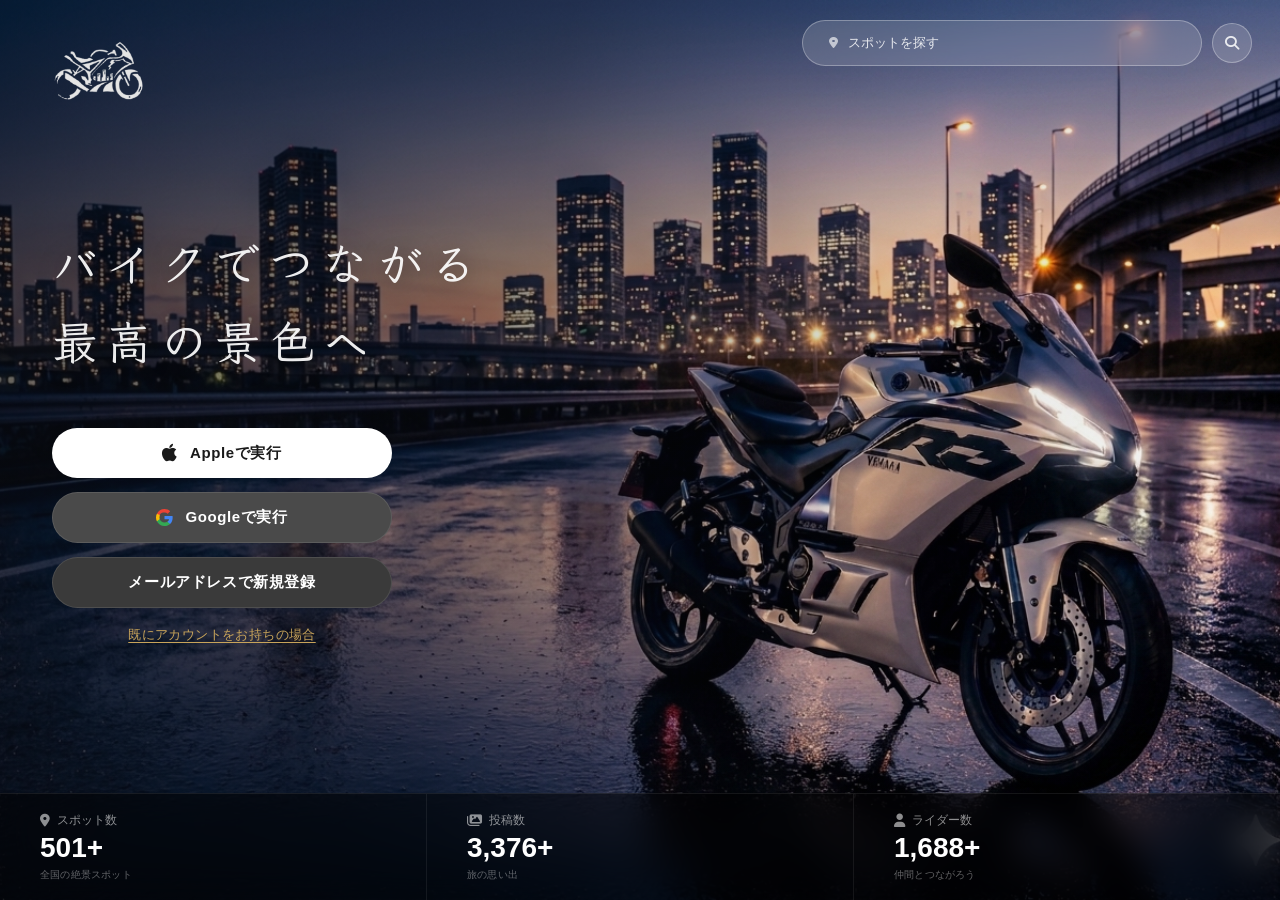
==== index.html @ 21411a97 "initial commit" ====
<!DOCTYPE html>
<html lang="ja">
<head>
  <meta charset="UTF-8">
  <meta name="viewport" content="width=device-width, initial-scale=1.0">
  <title>ログイン | バイクコミュニティ</title>
  <link rel="preconnect" href="https://fonts.googleapis.com">
  <link href="https://fonts.googleapis.com/css2?family=Klee+One:wght@400;600&display=swap" rel="stylesheet">
  <link rel="stylesheet" href="https://cdnjs.cloudflare.com/ajax/libs/font-awesome/6.5.0/css/all.min.css">
  <link rel="stylesheet" href="css/base.css">
  <link rel="stylesheet" href="css/login.css">
</head>
<body>

<div id="login-page" class="page active">
  <div class="login-bg"></div>
  <div class="login-overlay"></div>

  <header class="login-header">
    <a class="logo" href="index.html">
      <img class="logo-img" src="images/icon.png" alt="ロゴ">
    </a>
    <div class="search-area">
      <div class="search-bar">
        <i class="fa fa-map-marker-alt"></i>
        <span>スポットを探す</span>
      </div>
      <button class="search-btn"><i class="fa fa-search"></i></button>
    </div>
  </header>

  <div class="login-content">
    <h1 class="hero-text">バイクでつながる<br>最高の景色へ</h1>

    <div class="auth-buttons">
      <button class="btn-auth btn-apple" onclick="goHome()">
        <i class="fab fa-apple"></i> Appleで実行
      </button>
      <button class="btn-auth btn-google" onclick="goHome()">
        <svg width="17" height="17" viewBox="0 0 18 18" style="flex-shrink:0">
          <path fill="#4285F4" d="M17.64 9.2c0-.637-.057-1.251-.164-1.84H9v3.481h4.844a4.14 4.14 0 0 1-1.796 2.716v2.259h2.908c1.702-1.567 2.684-3.875 2.684-6.615z"/>
          <path fill="#34A853" d="M9 18c2.43 0 4.467-.806 5.956-2.184l-2.908-2.259c-.806.54-1.837.86-3.048.86-2.344 0-4.328-1.584-5.036-3.711H.957v2.332A8.997 8.997 0 0 0 9 18z"/>
          <path fill="#FBBC05" d="M3.964 10.706A5.41 5.41 0 0 1 3.682 9c0-.593.102-1.17.282-1.706V4.962H.957A8.996 8.996 0 0 0 0 9c0 1.452.348 2.827.957 4.038l3.007-2.332z"/>
          <path fill="#EA4335" d="M9 3.58c1.321 0 2.508.454 3.44 1.345l2.582-2.58C13.463.891 11.426 0 9 0A8.997 8.997 0 0 0 .957 4.962L3.964 6.294C4.672 4.169 6.656 3.58 9 3.58z"/>
        </svg>
        Googleで実行
      </button>
      <button class="btn-auth btn-email" onclick="goHome()">
        メールアドレスで新規登録
      </button>
      <button class="btn-link" onclick="window.location.href='pages/signin.html'">既にアカウントをお持ちの場合</button>
    </div>
  </div>

  <div class="stats-bar">
    <div class="stat-item">
      <div class="stat-head"><i class="fa fa-map-marker-alt"></i><span>スポット数</span></div>
      <div class="stat-number" data-target="2434">0</div>
      <div class="stat-sub">全国の絶景スポット</div>
    </div>
    <div class="stat-item">
      <div class="stat-head"><i class="fa fa-images"></i><span>投稿数</span></div>
      <div class="stat-number" data-target="16384">0</div>
      <div class="stat-sub">旅の思い出</div>
    </div>
    <div class="stat-item">
      <div class="stat-head"><i class="fa fa-user"></i><span>ライダー数</span></div>
      <div class="stat-number" data-target="8192">0</div>
      <div class="stat-sub">仲間とつながろう</div>
    </div>
  </div>
</div>

<script>
  document.querySelectorAll('.btn-auth').forEach(btn => {
    btn.addEventListener('click', function(e) {
      const r = document.createElement('span');
      r.className = 'ripple';
      const rect = this.getBoundingClientRect();
      const size = Math.max(rect.width, rect.height);
      r.style.cssText = `width:${size}px;height:${size}px;left:${e.clientX-rect.left-size/2}px;top:${e.clientY-rect.top-size/2}px`;
      this.appendChild(r);
      r.addEventListener('animationend', () => r.remove());
    });
  });

  function countUp(el, target, duration) {
    const fmt = { 2434:'2,434+', 16384:'16,384+', 8192:'8,192+' };
    let start = null;
    function step(ts) {
      if (!start) start = ts;
      const p = Math.min((ts - start) / duration, 1);
      el.textContent = Math.floor((1 - Math.pow(1 - p, 3)) * target).toLocaleString() + '+';
      if (p < 1) requestAnimationFrame(step);
      else el.textContent = fmt[target] || target.toLocaleString() + '+';
    }
    requestAnimationFrame(step);
  }

  function goHome() {
    document.getElementById('login-page').style.transition = 'opacity 0.4s ease';
    document.getElementById('login-page').style.opacity = '0';
    setTimeout(() => { window.location.href = 'pages/home.html'; }, 400);
  }

  window.addEventListener('load', () => {
    setTimeout(() => {
      document.querySelectorAll('.stat-number[data-target]').forEach(el => {
        countUp(el, parseInt(el.dataset.target), 1800);
      });
    }, 1000);
  });
</script>
</body>
</html>
---- css/base.css ----
/* ==============================
   BASE  共通スタイル
   ============================== */
*, *::before, *::after {
  margin: 0;
  padding: 0;
  box-sizing: border-box;
}

body {
  font-family: 'Hiragino Sans', 'Yu Gothic UI', 'Meiryo', 'Noto Sans JP', sans-serif;
  background: #111;
  overflow-x: hidden;
}

.page {
  display: none;
  opacity: 0;
}

.page.active {
  display: block;
  animation: fadeIn 0.5s ease forwards;
}

@keyframes fadeIn {
  from { opacity: 0; transform: translateY(8px); }
  to   { opacity: 1; transform: translateY(0); }
}
---- css/login.css ----
/* ==============================
   LOGIN PAGE
   ============================== */

#login-page {
  position: relative;
  min-height: 100vh;
  overflow: hidden;
}

.login-bg {
  position: absolute;
  inset: 0;
  background: url('../images/top_background-image.png') center / cover no-repeat;
  z-index: 0;
  animation: bgZoom 8s ease-out forwards;
}

@keyframes bgZoom {
  from { transform: scale(1.06); }
  to   { transform: scale(1.0); }
}

.login-overlay {
  position: absolute;
  inset: 0;
  background: linear-gradient(
    105deg,
    rgba(10, 14, 22, 0.6) 0%,
    rgba(10, 14, 22, 0.45) 38%,
    rgba(10, 14, 22, 0.1) 65%,
    transparent 100%
  );
  z-index: 1;
}

/* header */
.login-header {
  position: absolute;
  top: 0;
  left: 0;
  right: 0;
  display: flex;
  justify-content: space-between;
  align-items: flex-start;
  padding: 20px 28px;
  z-index: 10;
}

.logo {
  text-decoration: none;
  opacity: 0;
  animation: slideDown 0.6s 0.3s ease forwards;
  display: flex;
  flex-direction: column;
  align-items: center;
  gap: 6px;
}


@keyframes slideDown {
  from { opacity: 0; transform: translateY(-12px); }
  to   { opacity: 1; transform: translateY(0); }
}

.logo-img {
  position:absolute;
  top: -50px;
  left: -30px;
  width: 200px;
  height: 200px;
  object-fit: contain;
  filter: invert(0) brightness(0.9);
  display: block;
}

/* search */
.search-area {
  display: flex;
  align-items: center;
  gap: 10px;
  opacity: 0;
  animation: slideDown 0.6s 0.4s ease forwards;
}

.search-bar {
  display: flex;
  align-items: center;
  gap: 10px;
  background: rgba(255, 255, 255, 0.15);
  border: 1px solid rgba(255, 255, 255, 0.3);
  border-radius: 50px;
  padding: 13px 26px;
  color: rgba(255, 255, 255, 0.85);
  font-size: 13px;
  backdrop-filter: blur(14px);
  min-width: 400px;
  transition: background 0.25s, box-shadow 0.25s;
}

.search-bar:hover {
  background: rgba(255, 255, 255, 0.2);
  box-shadow: 0 0 0 3px rgba(255, 255, 255, 0.08);
}

.search-bar i {
  font-size: 12px;
  opacity: 0.75;
}

.search-btn {
  width: 40px;
  height: 40px;
  border-radius: 50%;
  background: rgba(255, 255, 255, 0.15);
  border: 1px solid rgba(255, 255, 255, 0.3);
  backdrop-filter: blur(14px);
  color: rgba(255, 255, 255, 0.85);
  font-size: 14px;
  display: flex;
  align-items: center;
  justify-content: center;
  cursor: pointer;
  transition: background 0.2s;
}

.search-btn:hover {
  background: rgba(255, 255, 255, 0.25);
}

/* hero */
.login-content {
  position: relative;
  z-index: 10;
  display: flex;
  flex-direction: column;
  justify-content: center;
  min-height: 100vh;
  padding: 120px 52px 150px;
  max-width: 600px;
}

.hero-text {
  font-family: 'Klee One', 'Hiragino Mincho ProN', serif;
  font-size: 46px;
  font-weight: 600;
  color: rgba(255, 255, 255, 0.92);
  line-height: 1.7;
  margin-bottom: 50px;
  letter-spacing: 0.18em;
  text-shadow: 0 2px 24px rgba(0, 0, 0, 0.4);
  opacity: 0;
  animation: slideUp 0.7s 0.55s ease forwards;
}

@keyframes slideUp {
  from { opacity: 0; transform: translateY(22px); }
  to   { opacity: 1; transform: translateY(0); }
}

/* auth buttons */
.auth-buttons {
  width: 340px;
  display: flex;
  flex-direction: column;
  gap: 14px;
  opacity: 0;
  animation: slideUp 0.7s 0.8s ease forwards;
}

.btn-auth {
  position: relative;
  overflow: hidden;
  display: flex;
  align-items: center;
  justify-content: center;
  gap: 12px;
  padding: 15px 24px;
  border-radius: 50px;
  border: none;
  font-size: 15px;
  font-weight: 600;
  cursor: pointer;
  transition: opacity 0.2s, transform 0.15s, box-shadow 0.2s;
  letter-spacing: 0.04em;
}

.btn-auth:hover {
  transform: translateY(-2px);
  box-shadow: 0 8px 24px rgba(0, 0, 0, 0.3);
}

.btn-auth:active { transform: translateY(0); }

.ripple {
  position: absolute;
  border-radius: 50%;
  background: rgba(255, 255, 255, 0.3);
  transform: scale(0);
  animation: ripple-anim 0.5s linear;
  pointer-events: none;
}

@keyframes ripple-anim {
  to { transform: scale(4); opacity: 0; }
}

.btn-apple  { background: #fff; color: #1a1a1a; }
.btn-apple i { font-size: 20px; }

.btn-google {
  background: #4a4a4a;
  color: #fff;
  border: 1px solid rgba(255, 255, 255, 0.1);
}

.btn-email {
  background: #3a3a3a;
  color: #fff;
  border: 1px solid rgba(255, 255, 255, 0.1);
}

.btn-link {
  text-align: center;
  color: #c8a45a;
  font-size: 13px;
  font-weight: 500;
  cursor: pointer;
  padding: 4px;
  text-decoration: underline;
  text-underline-offset: 3px;
  background: none;
  border: none;
  transition: color 0.2s;
  letter-spacing: 0.03em;
}

.btn-link:hover { color: #e0b96a; }

/* stats bar */
.stats-bar {
  position: absolute;
  bottom: 0;
  left: 0;
  right: 0;
  background: rgba(0, 0, 0, 0.5);
  backdrop-filter: blur(18px);
  border-top: 1px solid rgba(255, 255, 255, 0.08);
  display: flex;
  z-index: 10;
  opacity: 0;
  animation: fadeInUp 0.6s 1.1s ease forwards;
}

@keyframes fadeInUp {
  from { opacity: 0; transform: translateY(10px); }
  to   { opacity: 1; transform: translateY(0); }
}

.stat-item {
  flex: 1;
  display: flex;
  flex-direction: column;
  gap: 4px;
  padding: 18px 40px;
  border-right: 1px solid rgba(255, 255, 255, 0.07);
}

.stat-item:last-child { border-right: none; }

.stat-head {
  display: flex;
  align-items: center;
  gap: 7px;
  color: rgba(255, 255, 255, 0.55);
  font-size: 12px;
}

.stat-head i { font-size: 13px; }

.stat-number {
  font-size: 28px;
  font-weight: 700;
  color: #fff;
  line-height: 1.1;
  font-variant-numeric: tabular-nums;
}

.stat-sub {
  font-size: 10px;
  color: rgba(255, 255, 255, 0.38);
  letter-spacing: 0.02em;
}
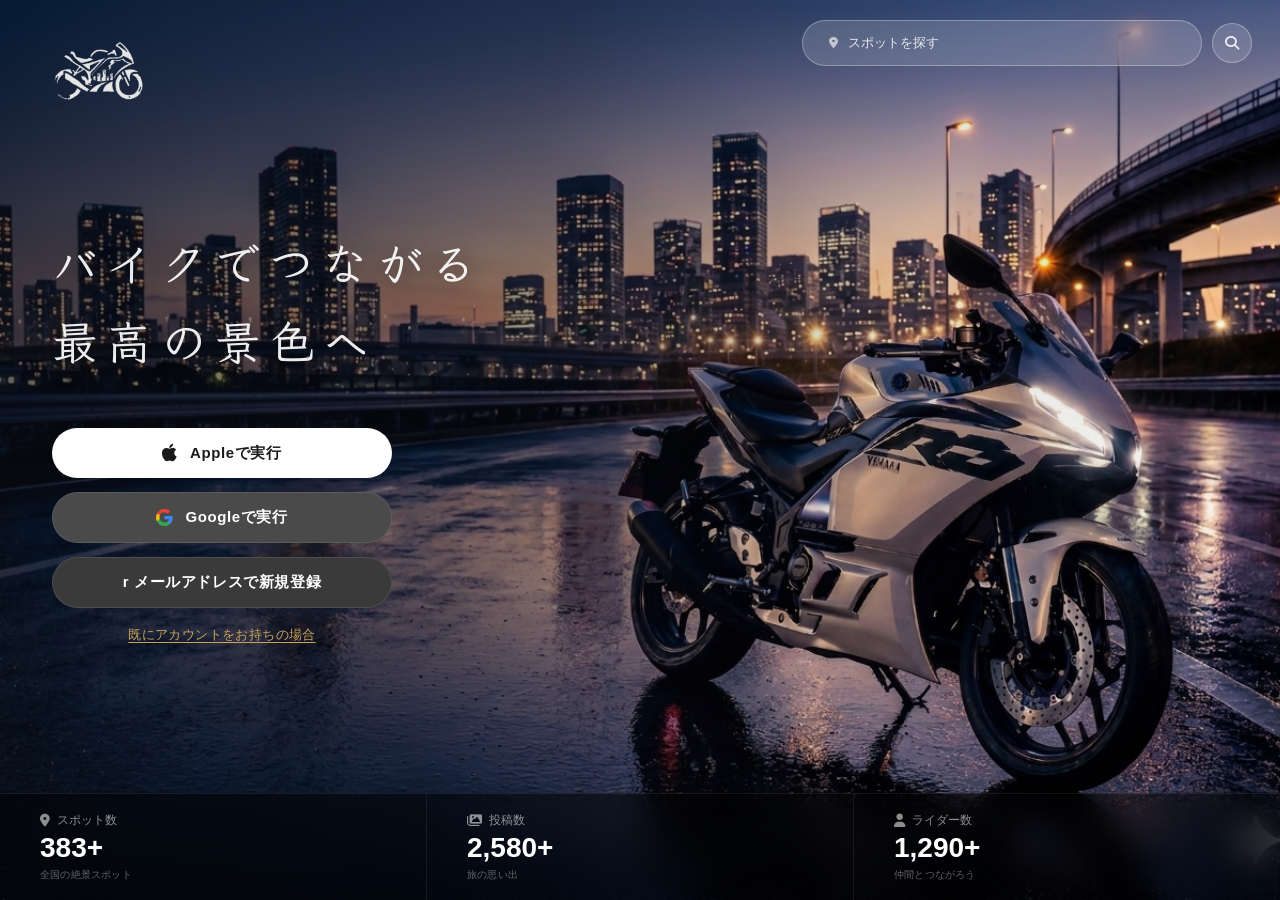
==== commit 4e4134e4: "update" ====
--- a/index.html
+++ b/index.html
@@ -45,7 +45,7 @@
         </svg>
         Googleで実行
       </button>
-      <button class="btn-auth btn-email" onclick="goHome()">
+      <button class="btn-auth btn-email" onclick="goHome()">r
         メールアドレスで新規登録
       </button>
       <button class="btn-link" onclick="window.location.href='pages/signin.html'">既にアカウントをお持ちの場合</button>
--- a/css/login.css
+++ b/css/login.css
@@ -291,3 +291,45 @@
   color: rgba(255, 255, 255, 0.38);
   letter-spacing: 0.02em;
 }
+
+/* ==============================
+   レスポンシブ
+   ============================== */
+@media (max-width: 767px) {
+  .login-header {
+    padding: 16px 18px;
+    align-items: center;
+  }
+
+  /* 検索バーをモバイルで非表示 */
+  .search-area { display: none; }
+
+  .login-content {
+    padding: 100px 24px 160px;
+    max-width: 100%;
+  }
+
+  .hero-text {
+    font-size: 28px;
+    margin-bottom: 36px;
+    letter-spacing: 0.12em;
+  }
+
+  .auth-buttons {
+    width: 100%;
+    max-width: 340px;
+  }
+
+  .stats-bar {
+    flex-wrap: wrap;
+  }
+
+  .stat-item {
+    flex: 1 1 33%;
+    padding: 14px 16px;
+    min-width: 0;
+  }
+
+  .stat-number { font-size: 20px; }
+  .stat-head   { font-size: 10px; }
+}
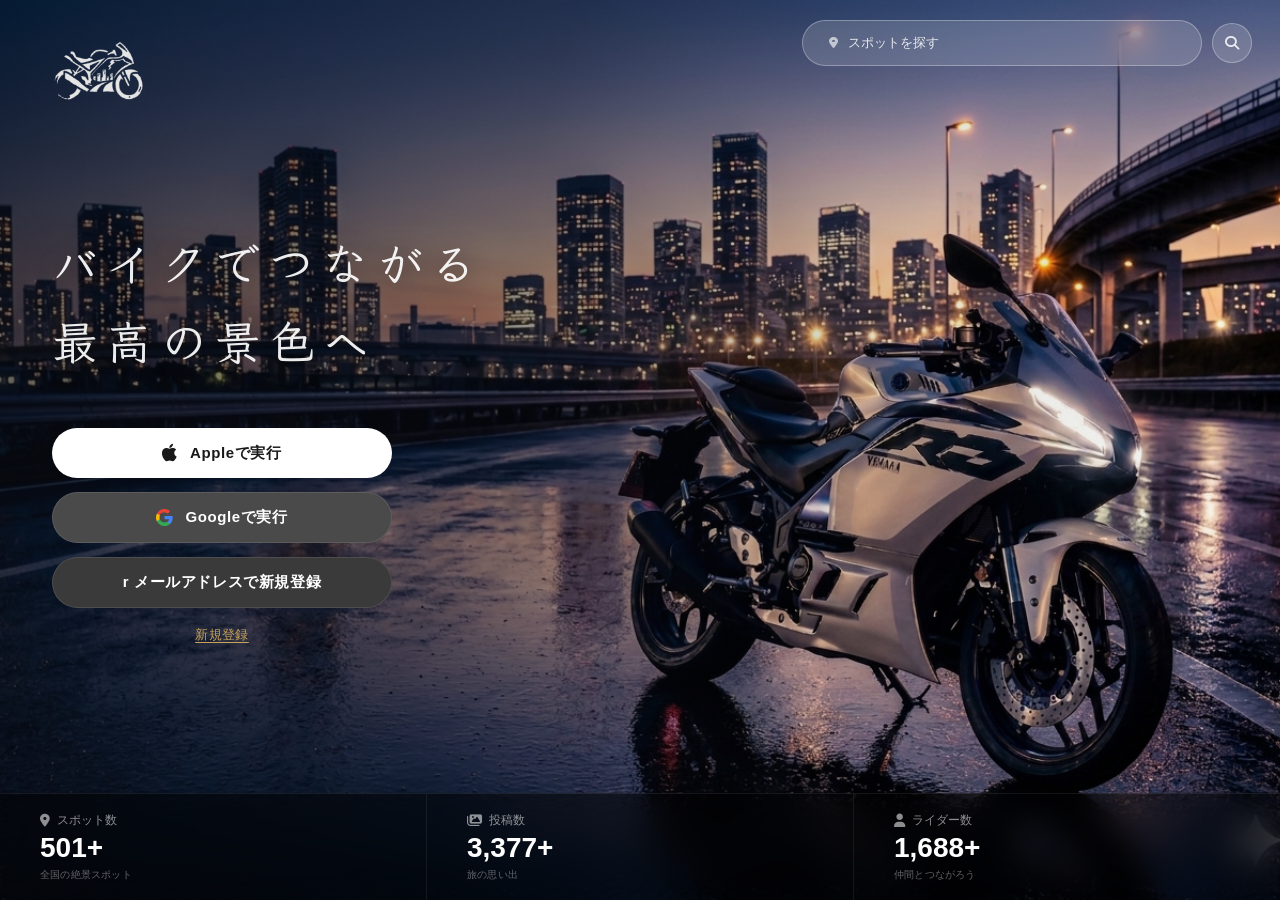
==== commit 0e674b4d: "update" ====
--- a/index.html
+++ b/index.html
@@ -48,7 +48,7 @@
       <button class="btn-auth btn-email" onclick="goHome()">r
         メールアドレスで新規登録
       </button>
-      <button class="btn-link" onclick="window.location.href='pages/signin.html'">既にアカウントをお持ちの場合</button>
+      <button class="btn-link" onclick="window.location.href='pages/signin.html'">新規登録</button>
     </div>
   </div>
 
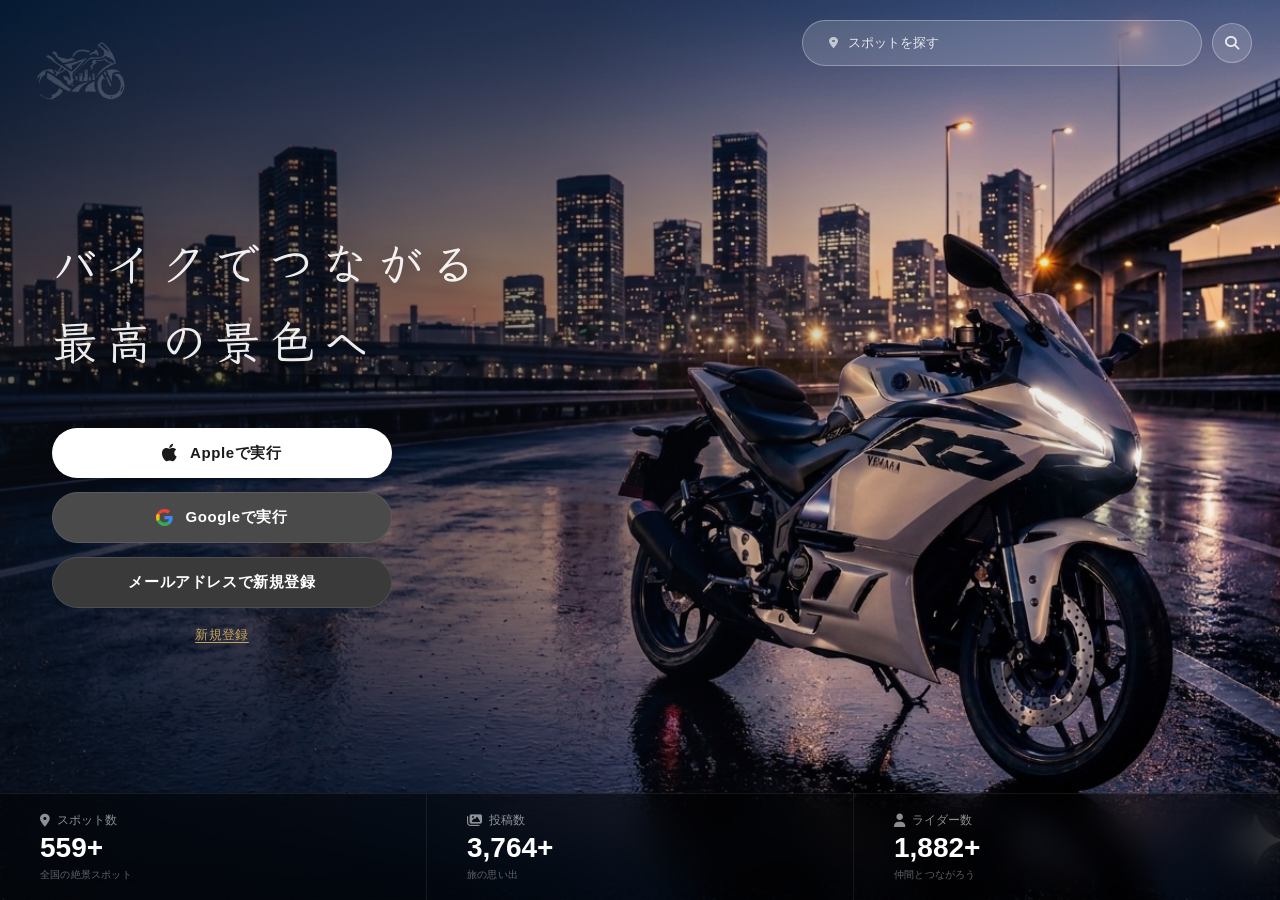
==== commit eb39dd3a: "スマホ対応・バイクアイコン修正・背景画像モバイル切替" ====
--- a/index.html
+++ b/index.html
@@ -15,10 +15,12 @@
 <div id="login-page" class="page active">
   <div class="login-bg"></div>
   <div class="login-overlay"></div>
+  <div class="bike-center">
+    <img src="images/icon.png" alt="">
+  </div>
 
   <header class="login-header">
     <a class="logo" href="index.html">
-      <img class="logo-img" src="images/icon.png" alt="ロゴ">
     </a>
     <div class="search-area">
       <div class="search-bar">
@@ -45,7 +47,7 @@
         </svg>
         Googleで実行
       </button>
-      <button class="btn-auth btn-email" onclick="goHome()">r
+      <button class="btn-auth btn-email" onclick="goHome()">
         メールアドレスで新規登録
       </button>
       <button class="btn-link" onclick="window.location.href='pages/signin.html'">新規登録</button>
--- a/css/login.css
+++ b/css/login.css
@@ -63,15 +63,22 @@
   to   { opacity: 1; transform: translateY(0); }
 }
 
-.logo-img {
-  position:absolute;
-  top: -50px;
-  left: -30px;
+.bike-center {
+  position: absolute;
+  top: -30px;
+  left: -20px;
+  z-index: 2;
+  pointer-events: none;
+  opacity: 0;
+  animation: slideDown 0.6s 0.3s ease forwards;
+}
+
+.bike-center img {
   width: 200px;
   height: 200px;
   object-fit: contain;
-  filter: invert(0) brightness(0.9);
-  display: block;
+  opacity: 0.18;
+  filter: brightness(1.4);
 }
 
 /* search */
@@ -296,6 +303,10 @@
    レスポンシブ
    ============================== */
 @media (max-width: 767px) {
+  .login-bg {
+    background-image: url('../images/top_background-image-phone.png');
+  }
+
   .login-header {
     padding: 16px 18px;
     align-items: center;
@@ -320,6 +331,9 @@
     max-width: 340px;
   }
 
+  /* ボタンのタップ領域確保 */
+  .btn-auth { padding: 16px 24px; }
+
   .stats-bar {
     flex-wrap: wrap;
   }
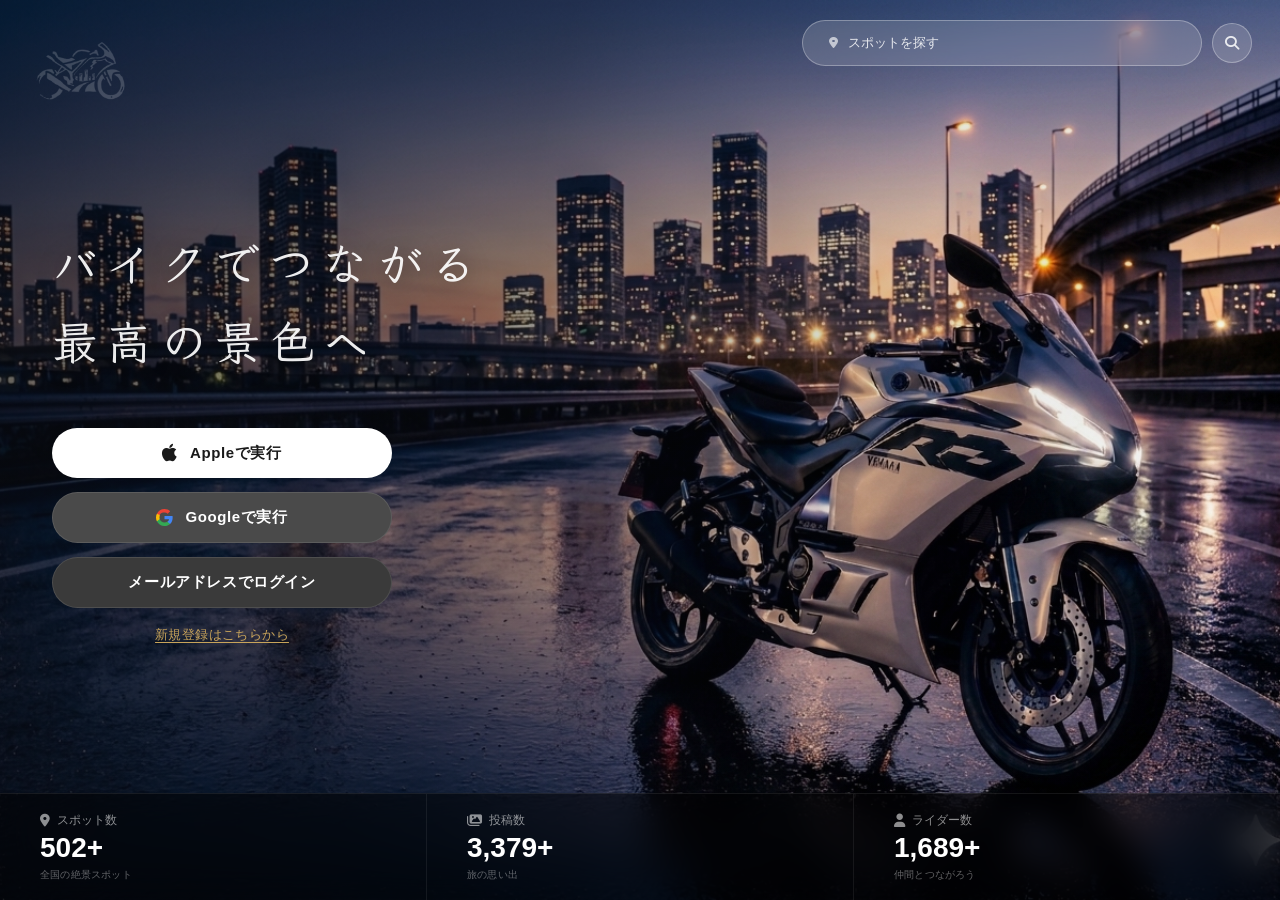
==== commit 382810cd: "スマホ対応・バイクアイコン修正・背景画像モバイル切替" ====
--- a/index.html
+++ b/index.html
@@ -48,9 +48,9 @@
         Googleで実行
       </button>
       <button class="btn-auth btn-email" onclick="goHome()">
-        メールアドレスで新規登録
+        メールアドレスでログイン
       </button>
-      <button class="btn-link" onclick="window.location.href='pages/signin.html'">新規登録</button>
+      <button class="btn-link" onclick="window.location.href='pages/signin.html'">新規登録はこちらから</button>
     </div>
   </div>
 
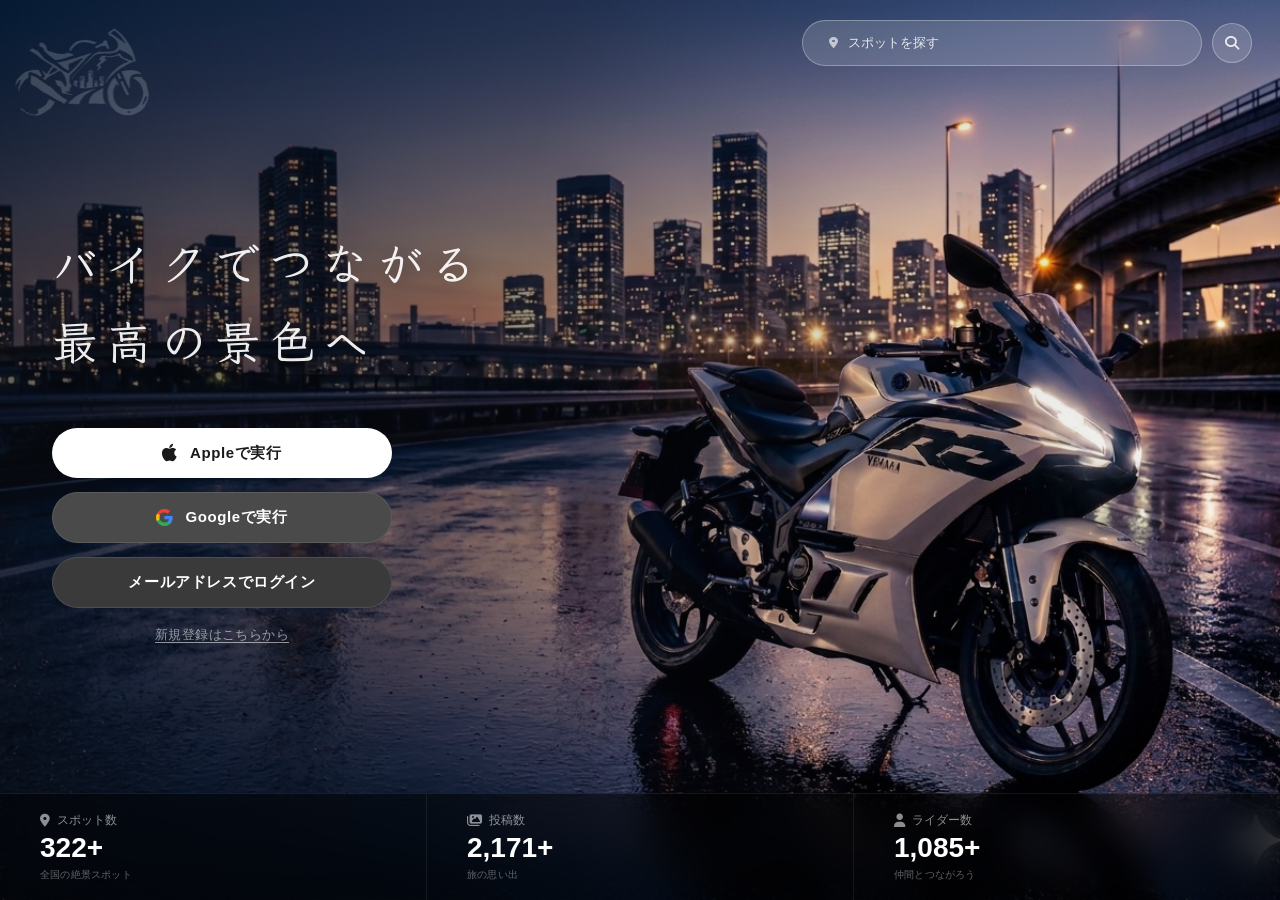
==== commit 1480aa99: "redesign nav drawer, align site atmosphere, post page white icons" ====
--- a/index.html
+++ b/index.html
@@ -3,7 +3,7 @@
 <head>
   <meta charset="UTF-8">
   <meta name="viewport" content="width=device-width, initial-scale=1.0">
-  <title>ログイン | バイクコミュニティ</title>
+  <title>ログイン | すきまけしき</title>
   <link rel="preconnect" href="https://fonts.googleapis.com">
   <link href="https://fonts.googleapis.com/css2?family=Klee+One:wght@400;600&display=swap" rel="stylesheet">
   <link rel="stylesheet" href="https://cdnjs.cloudflare.com/ajax/libs/font-awesome/6.5.0/css/all.min.css">
--- a/css/base.css
+++ b/css/base.css
@@ -1,3 +1,5 @@
+@import url('https://fonts.googleapis.com/css2?family=Raleway:wght@200;300;400&display=swap');
+
 /* ==============================
    BASE  共通スタイル
    ============================== */
@@ -27,3 +29,205 @@
   from { opacity: 0; transform: translateY(8px); }
   to   { opacity: 1; transform: translateY(0); }
 }
+
+/* ==============================
+   DRAWER — 全ページ共通
+   ============================== */
+.drawer-overlay {
+  position: fixed;
+  inset: 0;
+  background: rgba(0, 0, 0, 0.6);
+  backdrop-filter: blur(3px);
+  -webkit-backdrop-filter: blur(3px);
+  z-index: 200;
+  opacity: 0;
+  pointer-events: none;
+  transition: opacity 0.35s;
+}
+.drawer-overlay.open { opacity: 1; pointer-events: all; }
+
+.drawer {
+  position: fixed;
+  top: 0; left: 0;
+  width: 260px;
+  height: 100%;
+  background: rgba(10,10,10,0.96);
+  backdrop-filter: blur(40px);
+  -webkit-backdrop-filter: blur(40px);
+  border-right: 1px solid rgba(255,255,255,0.06);
+  z-index: 201;
+  transform: translateX(-100%);
+  transition: transform 0.38s cubic-bezier(0.4, 0, 0.2, 1);
+  display: flex;
+  flex-direction: column;
+}
+.drawer.open { transform: translateX(0); }
+
+/* ── ロゴ ── */
+.drawer-logo {
+  padding: 40px 26px 30px;
+  display: flex;
+  flex-direction: column;
+  gap: 0;
+  border-bottom: 1px solid rgba(255,255,255,0.05);
+  flex-shrink: 0;
+}
+.drawer-logo img {
+  width: 24px;
+  height: 24px;
+  object-fit: contain;
+  opacity: 0.4;
+  margin-bottom: 16px;
+}
+.drawer-logo .logo-name {
+  font-family: 'Raleway', sans-serif;
+  font-weight: 200;
+  font-size: 21px;
+  letter-spacing: 0.38em;
+  color: rgba(255,255,255,0.88);
+  line-height: 1;
+}
+.drawer-logo .logo-sub {
+  font-size: 9px;
+  letter-spacing: 0.16em;
+  color: rgba(255,255,255,0.18);
+  margin-top: 7px;
+  font-family: 'Hiragino Sans', sans-serif;
+}
+
+/* ── メニュー ── */
+.drawer-menu {
+  flex: 1;
+  display: flex;
+  flex-direction: column;
+  padding: 16px 0 28px;
+  overflow: hidden;
+}
+
+.drawer-spacer { flex: 1; }
+
+.drawer-menu a {
+  position: relative;
+  display: flex;
+  align-items: center;
+  gap: 14px;
+  padding: 13px 26px;
+  color: rgba(255,255,255,0.32);
+  text-decoration: none;
+  font-size: 11px;
+  font-family: 'Raleway', sans-serif;
+  font-weight: 300;
+  letter-spacing: 0.26em;
+  text-transform: lowercase;
+  transition: color 0.2s, padding-left 0.25s cubic-bezier(0.4,0,0.2,1);
+  overflow: hidden;
+}
+
+.drawer-menu a::before {
+  content: '';
+  position: absolute;
+  left: 0; top: 22%; bottom: 22%;
+  width: 2px;
+  background: rgba(255,255,255,0.75);
+  border-radius: 0 2px 2px 0;
+  opacity: 0;
+  transform: scaleY(0.4);
+  transition: opacity 0.2s, transform 0.2s;
+}
+
+.drawer-menu a:hover {
+  color: rgba(255,255,255,0.72);
+  padding-left: 32px;
+}
+
+.drawer-menu a.active {
+  color: rgba(255,255,255,0.9);
+  padding-left: 32px;
+}
+
+.drawer-menu a.active::before {
+  opacity: 1;
+  transform: scaleY(1);
+}
+
+.drawer-menu i {
+  width: 14px;
+  text-align: center;
+  font-size: 11px;
+  flex-shrink: 0;
+  opacity: 0.7;
+}
+
+/* ── スタッガーアニメーション ── */
+@keyframes navItemIn {
+  from { opacity: 0; transform: translateX(-10px); }
+  to   { opacity: 1; transform: translateX(0); }
+}
+
+.drawer.open .drawer-menu a {
+  animation: navItemIn 0.38s ease forwards;
+  opacity: 0;
+}
+
+.drawer.open .drawer-menu a:nth-child(1) { animation-delay: 0.07s; }
+.drawer.open .drawer-menu a:nth-child(2) { animation-delay: 0.11s; }
+.drawer.open .drawer-menu a:nth-child(3) { animation-delay: 0.15s; }
+.drawer.open .drawer-menu a:nth-child(4) { animation-delay: 0.19s; }
+.drawer.open .drawer-menu a:nth-child(5) { animation-delay: 0.23s; }
+.drawer.open .drawer-menu a:nth-child(7) { animation-delay: 0.27s; }
+
+/* ==============================
+   HEADER — 全ページ共通
+   ============================== */
+.hamburger {
+  background: none;
+  border: none;
+  cursor: pointer;
+  padding: 6px 5px;
+  display: flex;
+  flex-direction: column;
+  justify-content: center;
+  gap: 5px;
+  width: 34px;
+  height: 34px;
+  border-radius: 6px;
+  transition: background 0.2s;
+  flex-shrink: 0;
+}
+.hamburger:hover { background: rgba(255,255,255,0.06); }
+.hamburger span {
+  display: block;
+  height: 1px;
+  background: rgba(255,255,255,0.65);
+  border-radius: 1px;
+  transition: width 0.2s, background 0.2s;
+}
+.hamburger span:nth-child(1) { width: 100%; }
+.hamburger span:nth-child(2) { width: 68%; }
+.hamburger span:nth-child(3) { width: 84%; }
+.hamburger:hover span { background: rgba(255,255,255,0.9); }
+
+.header-divider {
+  width: 1px;
+  height: 28px;
+  background: rgba(255, 255, 255, 0.15);
+  flex-shrink: 0;
+}
+
+.region-badge {
+  font-size: 13px;
+  font-family: 'Raleway', sans-serif;
+  font-weight: 200;
+  color: rgba(255,255,255,0.55);
+  letter-spacing: 0.28em;
+  text-transform: lowercase;
+}
+
+.page-label {
+  font-family: 'Raleway', sans-serif;
+  font-weight: 200;
+  font-size: 12px;
+  color: rgba(255,255,255,0.32);
+  letter-spacing: 0.22em;
+  text-transform: lowercase;
+}
--- a/css/login.css
+++ b/css/login.css
@@ -229,7 +229,7 @@
 
 .btn-link {
   text-align: center;
-  color: #c8a45a;
+  color: rgba(255, 255, 255, 0.55);
   font-size: 13px;
   font-weight: 500;
   cursor: pointer;
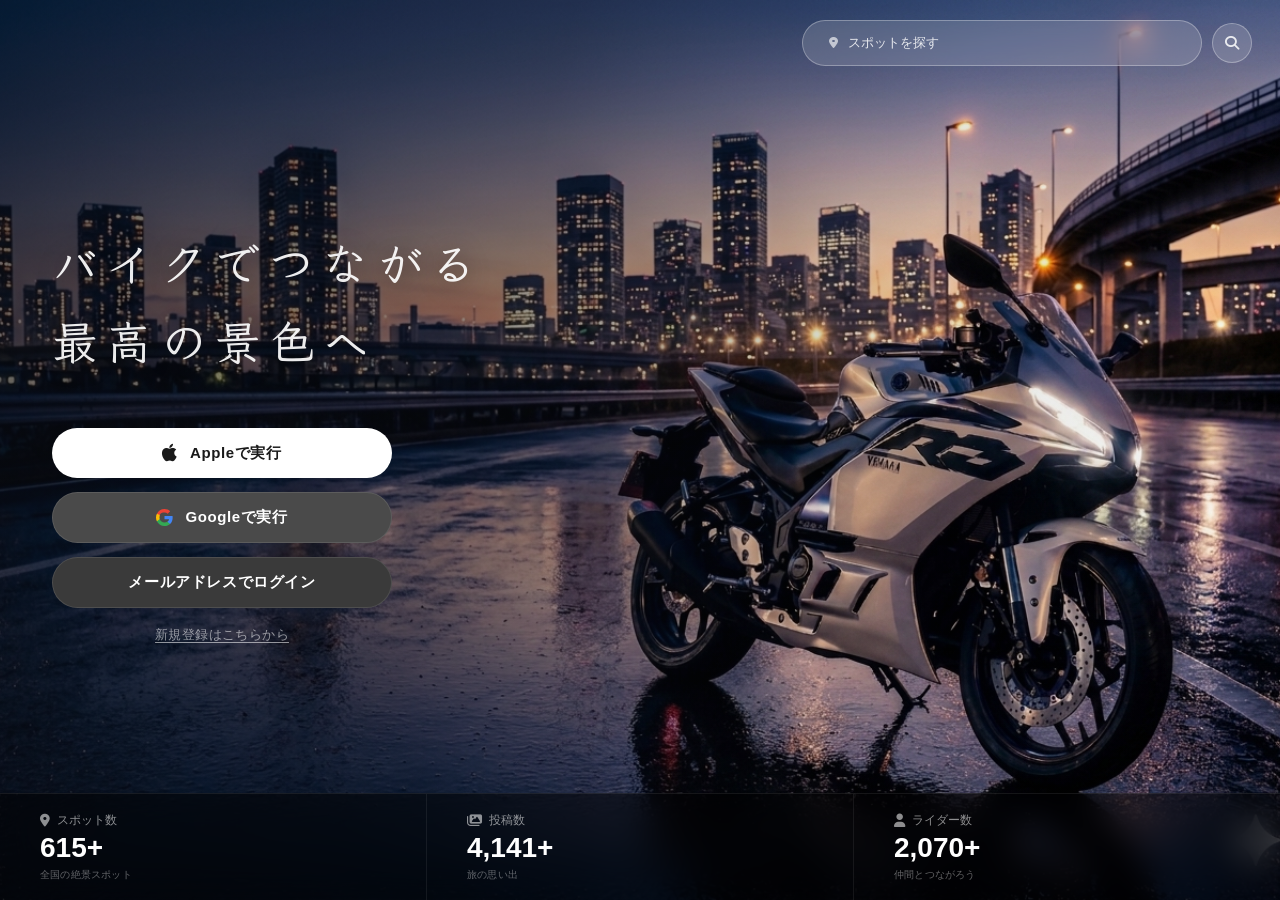
==== commit 0047c58b: "redesign nav drawer, align site atmosphere, post page white icons" ====
--- a/index.html
+++ b/index.html
@@ -16,7 +16,7 @@
   <div class="login-bg"></div>
   <div class="login-overlay"></div>
   <div class="bike-center">
-    <img src="images/icon.png" alt="">
+    <img src="images/icon.png" alt="" class="login-icon">
   </div>
 
   <header class="login-header">
--- a/css/base.css
+++ b/css/base.css
@@ -73,8 +73,8 @@
   flex-shrink: 0;
 }
 .drawer-logo img {
-  width: 24px;
-  height: 24px;
+  width: 100px;
+  height: 100px;
   object-fit: contain;
   opacity: 0.4;
   margin-bottom: 16px;
@@ -151,9 +151,9 @@
 }
 
 .drawer-menu i {
-  width: 14px;
+  width: 18px;
   text-align: center;
-  font-size: 11px;
+  font-size: 15px;
   flex-shrink: 0;
   opacity: 0.7;
 }
--- a/css/login.css
+++ b/css/login.css
@@ -79,6 +79,12 @@
   object-fit: contain;
   opacity: 0.18;
   filter: brightness(1.4);
+}
+
+.login-icon {
+  width: 30px !important;
+  height: 30px !important;
+  opacity: 0.6 !important;
 }
 
 /* search */
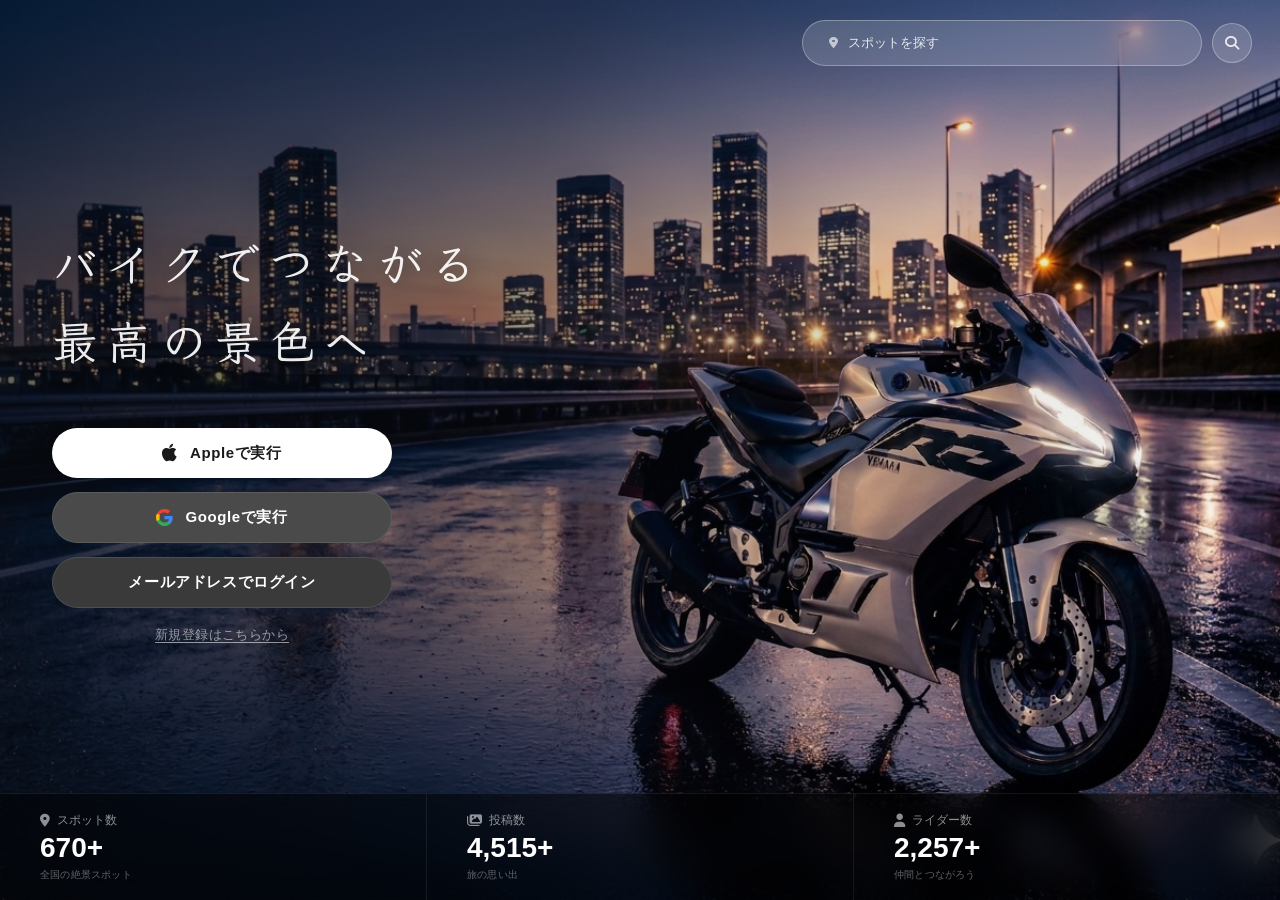
==== commit 94cf843f: "redesign nav drawer, align site atmosphere, post page white icons" ====
--- a/index.html
+++ b/index.html
@@ -6,7 +6,7 @@
   <title>ログイン | すきまけしき</title>
   <link rel="preconnect" href="https://fonts.googleapis.com">
   <link href="https://fonts.googleapis.com/css2?family=Klee+One:wght@400;600&display=swap" rel="stylesheet">
-  <link rel="stylesheet" href="https://cdnjs.cloudflare.com/ajax/libs/font-awesome/6.5.0/css/all.min.css">
+  <link rel="stylesheet" href="css/fa/all.min.css">
   <link rel="stylesheet" href="css/base.css">
   <link rel="stylesheet" href="css/login.css">
 </head>
@@ -50,7 +50,7 @@
       <button class="btn-auth btn-email" onclick="goHome()">
         メールアドレスでログイン
       </button>
-      <button class="btn-link" onclick="window.location.href='pages/signin.html'">新規登録はこちらから</button>
+      <button class="btn-link" onclick="window.location.href='pages/signup.html'">新規登録はこちらから</button>
     </div>
   </div>
 
